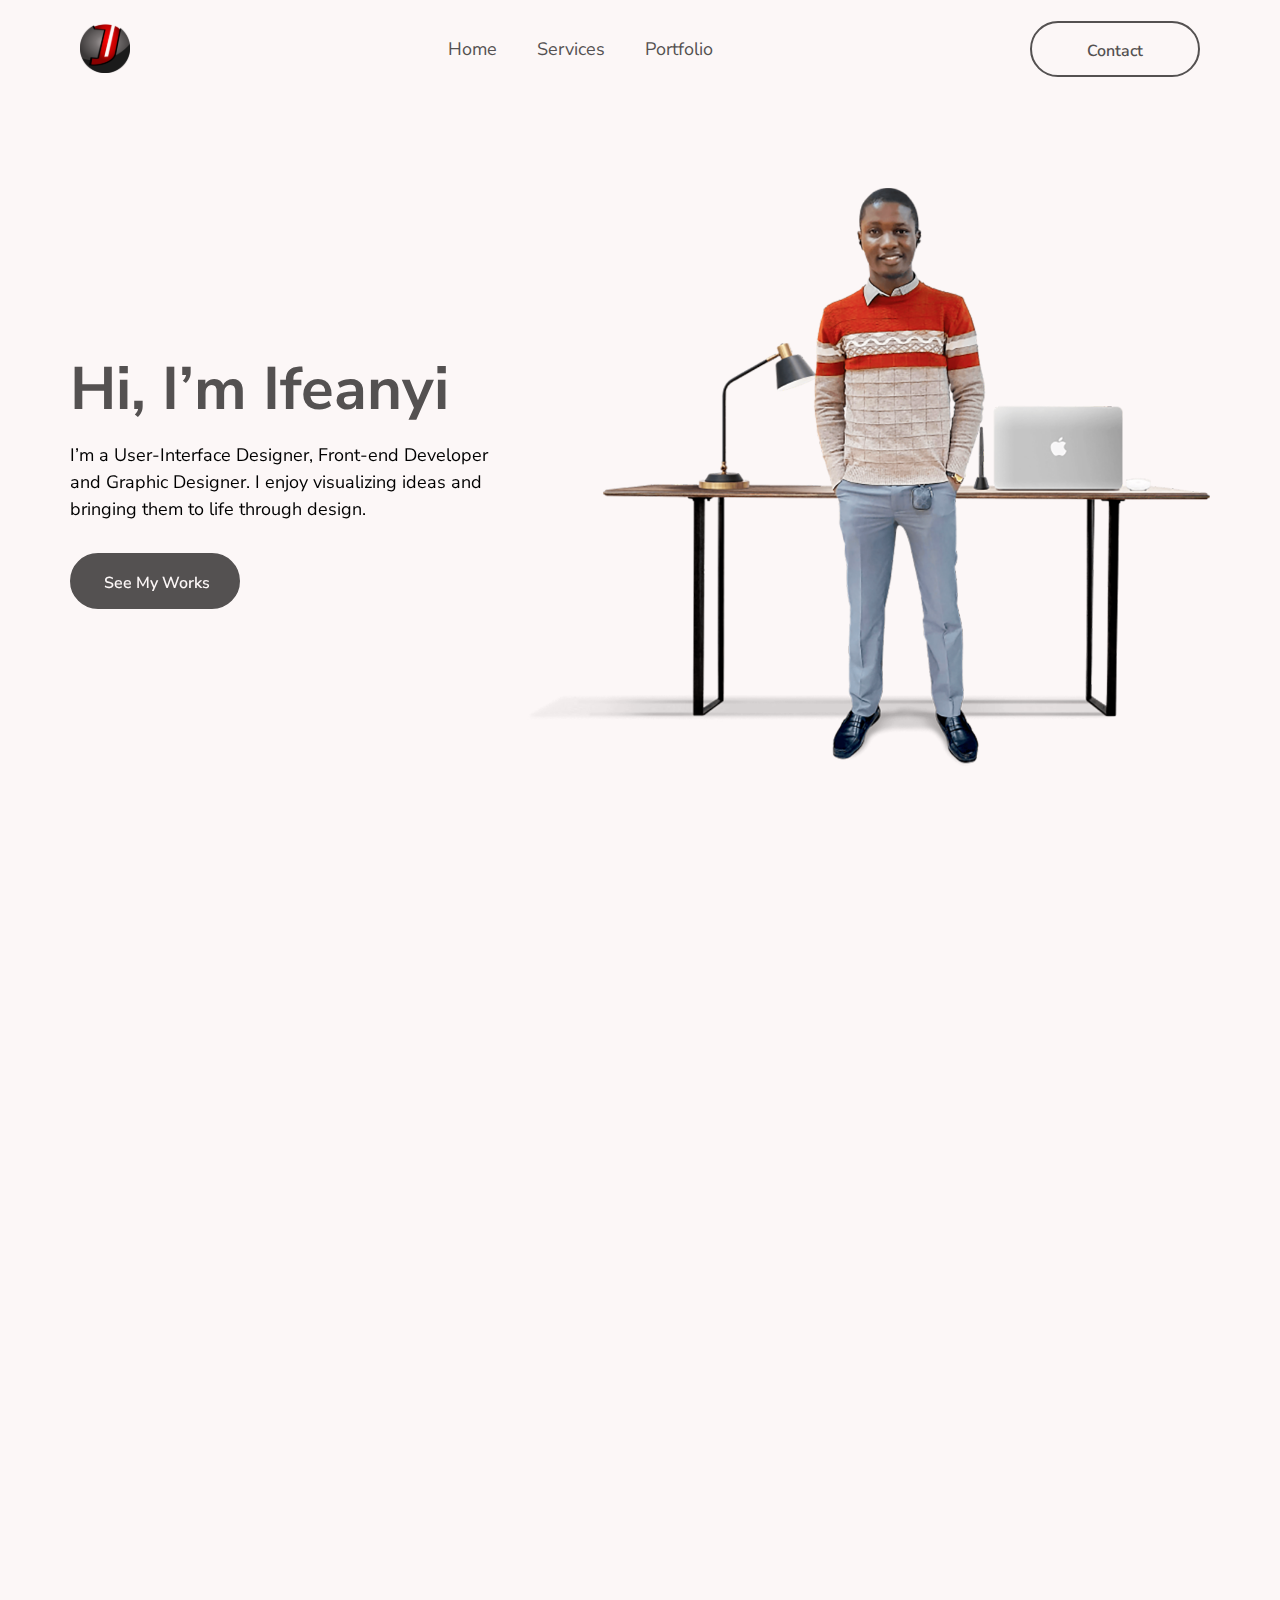
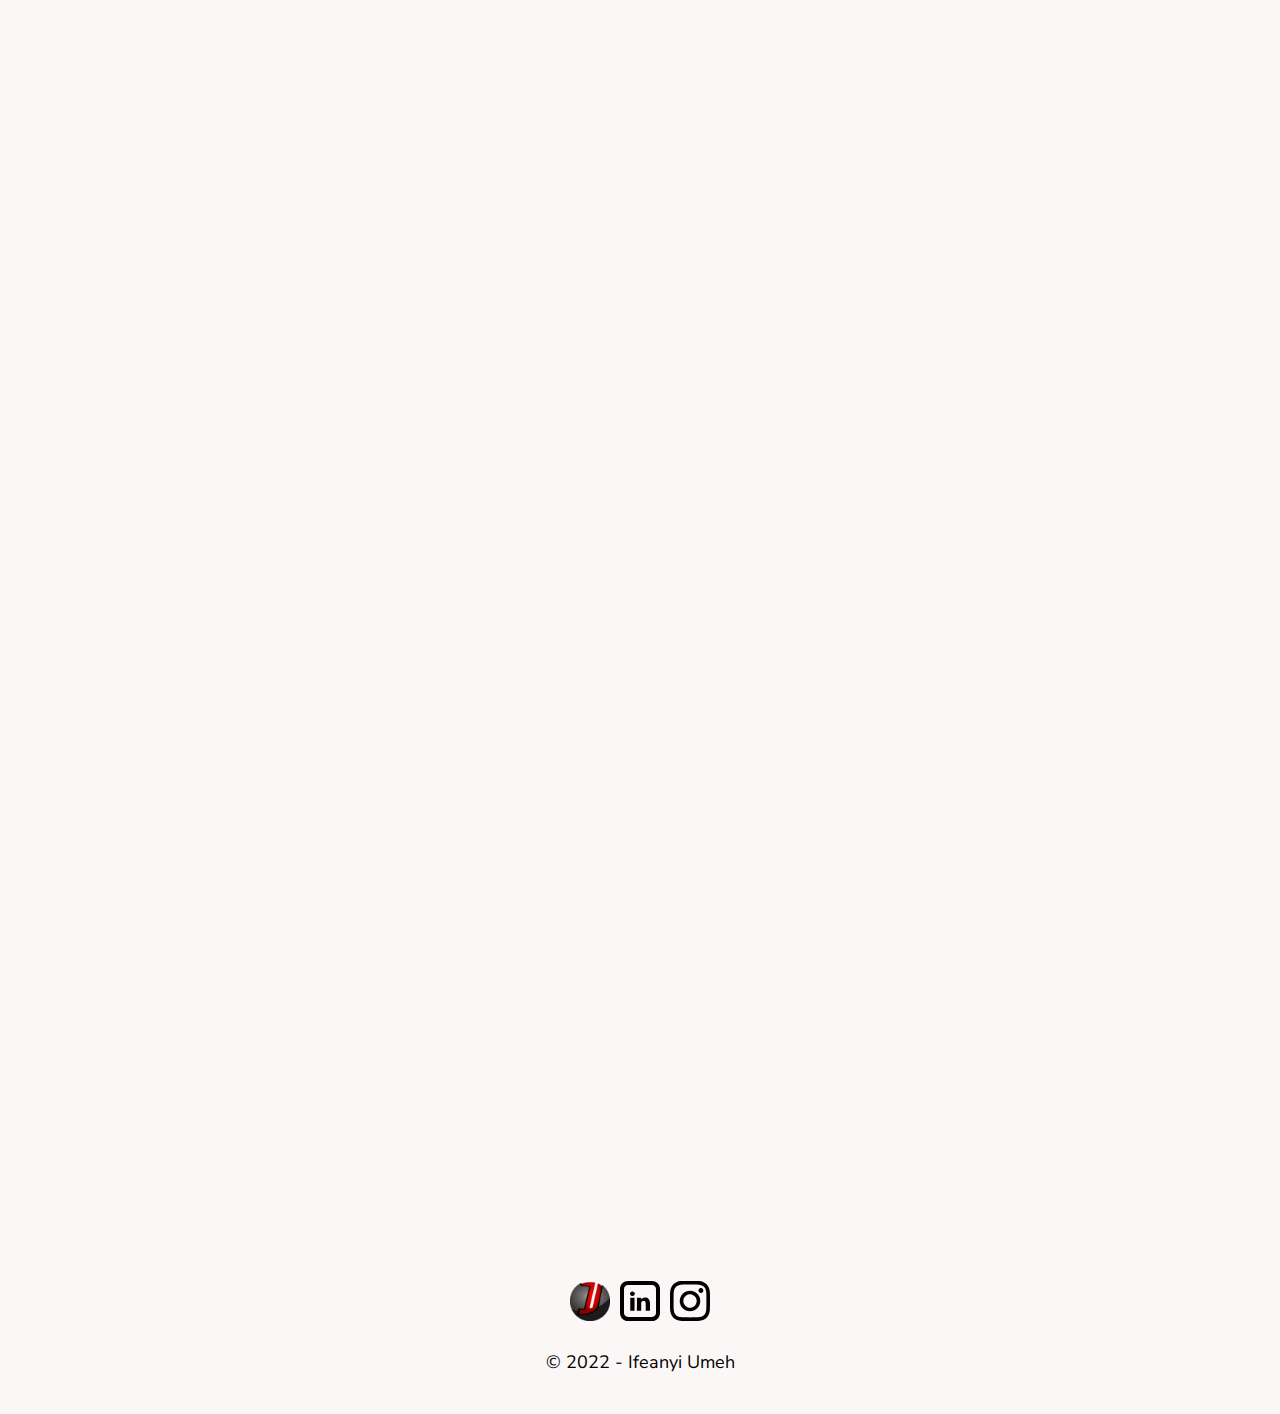
==== index.html @ 71966540 "complete site and parcel bundler." ====
<!DOCTYPE html>
<html lang="en">
<head>
  <meta charset="UTF-8">
  <meta http-equiv="X-UA-Compatible" content="IE=edge">
  <meta name="viewport" content="width=device-width, initial-scale=1.0">
  <meta
      name="description"
      content="I'm a Front-end Developer (HTML, CSS & Javascript) and UI designer skilled in the use of Figma with a strong experience in Graphic Design. I'm also proficient with the use of Webflow."
    />
    <meta
      property="og:title"
      content="Ifeanyi Umeh | Portfolio Website"
    />
    <meta
      property="og:description"
      content="I'm a Front-end Developer (HTML, CSS & Javascript) and UI designer skilled in the use of Figma with a strong experience in Graphic Design. I'm also proficient with the use of Webflow."
    />
    <meta property="og:type" content="website" />
    <meta property="og:image" content="" />
    <meta property="og:url" content="" />
  <title>Ifeanyi Umeh | Portfolio Website</title>
  <link rel="icon" href="images/Favicon-sm.svg" />
    <link rel="apple-touch-icon" sizes="72x72" href="images/Favicon-md.svg" />
    <link rel="apple-touch-icon" sizes="144x144" href="images/Favicon-lg.svg" />
  <link rel="preconnect" href="https://fonts.googleapis.com">
<link rel="preconnect" href="https://fonts.gstatic.com" crossorigin>
<link href="https://fonts.googleapis.com/css2?family=Nunito+Sans:ital,wght@0,400;0,600;0,700;1,400&display=swap" rel="stylesheet">
<link rel="stylesheet" href="css/styles.css" />
<link rel="stylesheet" href="https://unpkg.com/aos@next/dist/aos.css" />
</head>
<body>
 
  <!-- Nav section -->
<nav class="navbar" data-aos="fade-down" id="nav">
  <div class="container">
    <nav class="nav collapsible">
      <a class="nav__brand" href="/"><img src="images/joetech_png_logo_1.svg" alt="" /></a>
        <svg class="icon icon--toggler nav__toggler">
          <use xlink:href="images/sprite.svg#menu"></use>
        </svg>
      <ul class="list nav__list collapsible__content">
        <li class="nav__item"><a href="/">Home</a></li>
        <li class="nav__item"><a href="#services">Services</a></li>
        <li class="nav__item"><a href="#projects">Portfolio</a></li>
      </ul>
      <a href="contact.html" class="btn btn--outline nav__button">Contact</a>
    </nav>
  </div>
</nav>


<!-- Hero section -->

<section class="hero--block">
   <div class="container hero">
    <div class="hero__content" data-aos="zoom-in">
          <h1 class="hero__header">Hi, I’m Ifeanyi</h1>
          <p class="hero__tag">I’m a User-Interface Designer, Front-end Developer and Graphic Designer. I enjoy visualizing ideas and bringing them to life through design.</p>
          <div class="hero__buttons">
            <a href="#projects" class="btn btn--outline hero__button1">See My Works</a>
            <a href="/contact.html" class="btn btn--outline hero__button2">Contact</a>
          </div>
    </div>
    <div class="hero__image" data-aos="fade-left">
      <div class="hero__image__container">
        <img src="images/Me_table_standing@2x.png" class="hero__image1" alt="" srcset="images/Me_table_standing@2x.png">
      </div>
    </div>

   </div>
 </section>


 <!-- Services section -->

 <section class="services--block" id="services">
   <div class="container">
     <h2 class="services__heading" data-aos="fade-down">What I do</h2>
     <div class="services">
       <div class="services__UI services--card" data-aos="zoom-in">
            <svg class="icon icon--big">
              <use xlink:href="images/sprite.svg#UI-icon"></use>
            </svg>
            <h3 class="services__header">UI Design</h3>
            <div class="services__body">
              My clients get a product that has the ideal balance of outstanding user Interface and visual aesthetics, whether it's a website or a mobile app design.
       </div>
       </div>
       <div class="service__web services--card" data-aos="zoom-in">
          <svg class="icon icon--big">
            <use xlink:href="images/sprite.svg#coding-icon"></use>
          </svg>
          <h3 class="services__header">Web Development</h3>
          <div class="services__body">
            I am able to build a fully responsive website with clean, semantic code using HTML, CSS, Javascript and Webflow.
          </div>
       </div>
       <div class="service__graphix services--card" data-aos="zoom-in">
          <svg class="icon icon--big">
            <use xlink:href="images/sprite.svg#web-design icon"></use>
          </svg>
          <h3 class="services__header">Graphic Design</h3>
          <div class="services__body">
            With over 8 years of experience,
            I deliver classic graphic services that ranges from logos, flyer / banners, photo-editing, magazines etc. <span><a href="https://joetechsolutions.site123.me/" target="_blank" class="graphix-link">See some works.</a></span>
       </div>
     </div>
   </div>
   </div>

 </section>


<!-- Clients -->

<section class="clients--block">
  <div class="container">
    <div class="clients__heading" data-aos="fade-down">
      <h2>Clients</h2>
      <p class="clients__tag">"I had the opportunity to design for"</p>
    </div>
    <div class="clients__company" data-aos="flip-left">
      <img src="images/CS_MOVEMENT_LOGO.png" class="client1" alt="">
      <img src="images/LEAGAL_LOGO_2.png" class="client2" alt="">
      <img src="images/Drugstoc.png" class="client3" alt="">
      <img src="images/Kaeme_precision_logo.png" class="client4" alt="">
      <img src="images/Axis_property_Logo22.png" class="client5" alt="">
      <img src="images/ADDIE_LOGO_DESIGN.png" class="client6" alt="">
      <img src="images/IdRatio_logo.png" class="client7" alt="">
      <img src="images/Gold_land_logo.png" class="client8" alt="">
    </div>
  </div>
</section>

<!-- Projects -->

<section class="projects--block" id="projects">
  <div class="container">
    <h2 class="projects__heading" data-aos="fade-down">Recent Projects</h2>
    <div class="projects">

      <div class="card" data-aos="fade-right">
        <img class="card__image" src="images/circle@2x.png" alt="" srcset="images/circle@2x.png">
        <header class="card__header">Circle Studio</header>
        <div class="card__body">
         Web Development
        </div>
        <a href="project-circle.html" class="btn btn--outline">See Work</a>
      </div>
      
      <div class="card" data-aos="fade-left">
          <img class="card__image" src="images/Money@2x.png" alt="" srcset="images/Money@2x.png">
        <header class="card__header">Money App</header>
        <div class="card__body">
        User-Interface Design
        </div>
        <a href="project-money.html" class="btn btn--outline">See Work</a>
      </div>

      <div class="card" data-aos="fade-right">
          <img class="card__image" src="images/Dr_Project@2x.png" alt="" srcset="images/Dr_Project@2x.png">
        <header class="card__header">DR Landing Page</header>
        <div class="card__body">
          User-Interface Design
        </div>
        <a href="project-landing.html" class="btn btn--outline">See Work</a>
      </div>

      <div class="card" data-aos="fade-left">
          <img class="card__image" src="images/DesignPortfolio_Project.png" alt="" srcset="images/DesignPortfolio_Project.png">
        <header class="card__header">Design Portfolio</header>
        <div class="card__body">
          User-Interface Design
        </div>
        <a href="project-portfolio.html" class="btn btn--outline">See Work</a>
      </div>

      <div class="card" data-aos="fade-right">
          <img class="card__image" src="images/Nubank.png" alt="" srcset="images/Nubank.png">
        <header class="card__header">NuBank</header>
        <div class="card__body">
        User-Interface Design
        </div>
        <a href="project-nubank.html" class="btn btn--outline">See Work</a>
      </div>

      <div class="card" data-aos="fade-left">
          <img class="card__image" src="images/CsArt_Project@2x.png" alt="" srcset="images/CsArt_Project@2x.png">
        <header class="card__header">CS Art Exhibition</header>
        <div class="card__body">
        Flyer / Banner / Brochure
        </div>
        <a href="project-csart.html" class="btn btn--outline">See Work</a>
      </div>

      <div class="card" data-aos="fade-right">
          <img class="card__image" src="images/Addie_Project@2x.png" alt="" srcset="images/Addie_Project@2x.png">
        <header class="card__header">Addie Skincare</header>
        <div class="card__body">
        Product Branding
        </div>
        <a href="project-addie.html" class="btn btn--outline">See Work</a>
      </div>

      <div class="card" data-aos="fade-left">
          <img class="card__image" src="images/Cs_Project@2x.png" alt="" srcset="images/Cs_Project@2x.png">
        <header class="card__header">CS Foundation</header>
        <div class="card__body">
        Logo / Branding
        </div>
        <a href="project-csfound.html" class="btn btn--outline">See Work</a>
      </div>
    </div>
  </div>

</section>


 <!-- Reviews -->

 <section class="reviews--block">
  <div class="container">
    <h2 class="reviews__heading" data-aos="fade-down">Reviews</h2>
    <div class="reviews">

      <div class="testimonial review__okon" data-aos="zoom-in">
          <img src="images/okon@2x.png" class="testimonial__image" alt="A happy, smiling customer" />
        <p class="testimonial__body">
          " I got in contact with Ifeanyi U. for my design project and I was wowed with the results. From then on I have been hugely impressed with his professionalism and skills. His expertise is top-notched. I highly recommend him. "
        </p>
        <p class="testimonial__author">
          Idorenyin Okon
        </p>
        <p class="testimonial__company">
          Founder IdRatios | Accountant
        </p>
        <svg class="icon testimonial__rating">
          <use xlink:href="images/sprite.svg#star-rating"></use>
        </svg>
      </div>

      <div class="testimonial review__morayo" data-aos="zoom-in">
          <img src="images/morayo@2x.png" class="testimonial__image" alt="A happy, smiling customer" />
        <p class="testimonial__body">
          " I hired Ifeanyi to help in the branding of our startup skincare care company. He did an excellent job from Designing our logo to the product designs. He has a good attitude to work, patient with great customer relationship management skills. "
        </p>
        <p class="testimonial__author">
          Morayo Alarape
        </p>
        <p class="testimonial__company">
          Project Manager | SMC
        </p>
        <svg class="icon testimonial__rating">
          <use xlink:href="images/sprite.svg#star-rating"></use>
        </svg>
      </div>

      <div class="testimonial review__raymond" data-aos="zoom-in">
          <img src="images/raymond@2x.png" class="testimonial__image" alt="A happy, smiling customer" />
        <p class="testimonial__body">
          " Ifeanyi U. not only have the expertise, but he is also very thorough and patient. It feels good working with him and I will definitely bank on him for future projects. "
        </p>
        <p class="testimonial__author">
          Raymond Edesiri Oghene
        </p>
        <p class="testimonial__company">
          Digital Marketing Expert
        </p>
        <svg class="icon testimonial__rating">
          <use xlink:href="images/sprite.svg#star-rating"></use>
        </svg>
      </div>
    </div>
  </div>

</section>

<!-- Footer -->
<footer class="footer--block">
  <div class="container">

  <div class="footer">
    <div class="footer__images">
      <a class="footer__brand" href="/"><img src="images/joetech_png_logo_1.svg" alt="" srcset="images/joetech_png_logo_1.svg" /></a>

      <a href="https://www.linkedin.com/in/ifeanyi-umeh-0ba74497/" target="_blank">
        <svg class="icon footer__icon">
          <use xlink:href="images/sprite.svg#Linkedin"></use>
        </svg>
      </a>
      <a href="https://www.instagram.com/ifeanyi_j_umeh/" target="_blank">
        <svg class="icon footer__icon">
          <use xlink:href="images/sprite.svg#Instagram"></use>
        </svg>
      </a>

    </div>
    <p>© 2022 - Ifeanyi Umeh</p>
  </div>

  </div>
</footer>





  <script src="js/main.js"></script>
  <script src="https://unpkg.com/aos@next/dist/aos.js"></script>
  <script>
    AOS.init();
  </script>
</body>
</html>
---- css/styles.css ----
@import "./normalize.css";

:root {
  --color-primary: #545151;
  --color-primary-muted: #818181;
  --color-secondary: #b50001;
  --color-secondary-muted: #ff2b2c;
  --color-hover: #d2d2d2;
  --color-heading2: #ececec;
  --color-neutral: #fcf7f7;
  --border-radius: 30px;
}

*,
*::after,
*::before {
  box-sizing: border-box;
}

/* Typography */

::selection {
  background: var(--color-primary);
  color: var(--color-neutral);
}

html {
  font-size: 62.5%;
}

img {
  width: 100%;
}

body {
  font-family: Nunito Sans, Arial, Helvetica, sans-serif;
  font-size: 1.8rem;
  line-height: 1.5;
  background-color: var(--color-neutral);
}

h1,
h2,
h3 {
  color: var(--color-primary);
  margin-bottom: 1rem;
  line-height: 1.1;
  margin-top: 0;
}

h1 {
  font-size: 6rem;
  font-weight: 700;
}

h2 {
  font-size: 5rem;
  font-weight: 700;
}

h3 {
  font-size: 3rem;
  font-weight: 700;
  line-height: 1.3;
}

p {
  margin-top: 0;
}

@media screen and (max-width: 768px) {
  body {
    font-size: 1.8rem;
  }
  h1 {
    font-size: 6rem;
  }
  h2 {
    font-size: 5rem;
  }
  h3 {
    font-size: 2.4rem;
  }
}
@media screen and (max-width: 568px) {
  body {
    font-size: 1.8rem;
  }
  h1 {
    font-size: 6rem;
  }
  h2 {
    font-size: 5rem;
  }
  h3 {
    font-size: 3rem;
  }
}
@media screen and (max-width: 320px) {
  body {
    font-size: 1.6rem;
  }
  h1 {
    font-size: 4rem;
  }
  h2 {
    font-size: 4rem;
  }
  h3 {
    font-size: 2.4rem;
  }
}

/* Links */

a {
  text-decoration: none;
}

/* Lists */

.list {
  list-style: none;
  padding-left: 0;
}

.list--inline .list__item {
  display: inline-block;
  margin-right: 2rem;
}

/* Icons */

.icon {
  width: 20px;
  height: 20px;
}

.icon--small {
  width: 30px;
  height: 30px;
}

.icon--toggler {
  width: 35px;
  height: 35px;
}

.icon--big {
  width: 110px;
  height: auto;
}

.icon--primary {
  fill: var(--color-primary);
}

.icon--white {
  fill: var(--color-neutral);
}

.icon-container {
  background: #f3f9fa;
  width: 64px;
  height: 64px;
  border-radius: 100%;
  display: inline-flex;
  justify-content: center;
  align-items: center;
}

.icon-container--accent {
  background: var(--color-accent);
}

/* Buttons */

.btn {
  border-radius: 30px;
  border: 0;
  cursor: pointer;
  font-size: 1.6rem;
  font-weight: 600;
  margin: 0;
  outline: 0;
  padding: 1.6rem 3.2rem;
  text-align: center;
  white-space: nowrap;
  width: 170px;
  height: 56px;
}

.btn .icon {
  width: 2rem;
  height: 2rem;
  margin-right: 0;
  vertical-align: middle;
}

.btn--primary {
  background: var(--color-primary);
  color: var(--color-heading2);
  border: 2px solid var(--color-primary);
}

.btn--primary:hover {
  background: #383737;
  color: var(--color-heading2);
  font-weight: 700;
}

.btn--outline {
  background: var(--color-neutral);
  color: var(--color-primary);
  border: 2px solid var(--color-primary);
}

.btn--outline:hover {
  background: var(--color-neutral);
  color: var(--color-primary);
  border: 3px solid var(--color-primary);
  font-weight: 700;
}

.btn--stretched {
  background: var(--color-neutral);
  color: var(--color-primary);
  border: 2px solid var(--color-primary);
  padding: 1.6rem 3rem 1.6rem 2.1rem;
  width: 255px;
  height: 56px;
}

.btn--stretched:hover {
  background: var(--color-neutral);
  color: var(--color-primary);
  border: 2px solid var(--color-primary);
  padding: 1.6rem 3rem 1.6rem 2.1rem;
  border: 3px solid var(--color-primary);
  font-weight: 700;
  width: 255px;
  height: 56px;
}

@media screen and (max-width: 320px) {
  .btn--stretched {
    background: var(--color-neutral);
    color: var(--color-primary);
    border: 2px solid var(--color-primary);
    padding: 1.6rem 3rem 1.6rem 2.1rem;
    width: 220px;
    height: 56px;
  }

  .btn--stretched:hover {
    background: var(--color-neutral);
    color: var(--color-primary);
    border: 2px solid var(--color-primary);
    padding: 1.6rem 3rem 1.6rem 2.1rem;
    border: 3px solid var(--color-primary);
    font-weight: 700;
    width: 220px;
    height: 56px;
  }
}

/* Cards */

.card {
}

.card__image {
  width: 100%;
  margin-bottom: 10px;
}

.card__header {
  font-weight: 700;
  font-size: 24px;
  margin-bottom: 10px;
}

.card__body {
  font-size: 18px;
  margin-bottom: 30px;
}

@media screen and (min-width: 480px) and (max-width: 991px) {
  .card__image {
    margin-bottom: 10px;
  }

  .card__header {
    font-weight: 700;
    font-size: 20px;
    margin-bottom: 10px;
  }

  .card__body {
    font-size: 16px;
    margin-bottom: 30px;
  }
}

@media screen and (max-width: 600px) {
  .card {
    text-align: center;
  }

  .card__image {
    margin-bottom: 10px;
  }

  .card__header {
    font-weight: 700;
    font-size: 20px;
    margin-bottom: 10px;
  }

  .card__body {
    font-size: 16px;
    margin-bottom: 30px;
  }
}

/* Grids */

.grid {
  display: grid;
}

@media screen and (min-width: 768px) {
  .grid--1x2 {
    grid-template-columns: repeat(2, 1fr);
  }
}

@media screen and (min-width: 1024px) {
  .grid--1x3 {
    grid-template-columns: repeat(3, 1fr);
  }
}

/* Testimonials */

.testimonial {
  display: flex;
  flex-direction: column;
  align-items: center;
}

.testimonial__image {
  width: 108px;
  height: auto;
  text-align: center;
  margin-bottom: 30px;
}

.testimonial__body {
  font-size: 1.8rem;
  font-style: italic;
  width: 400px;
  height: auto;
  text-align: center;
}

.testimonial__author {
  font-size: 2rem;
  font-weight: 700;
}

.testimonial__company {
  font-size: 1.8rem;
  margin-bottom: 20px;
  font-weight: 700;
}

.testimonial__rating {
  width: 124px;
  height: 23px;
}

@media screen and (min-width: 768px) {
}

/* Collapsibles */

.collapsible__header {
  display: flex;
  justify-content: space-between;
}

.collapsible__heading {
  margin-top: 0;
  font-size: 3rem;
}

.collapsible__chevron {
  transform: rotate(-90deg);
  transition: transform 0.3s;
}

.collapsible__content {
  max-height: 0;
  overflow: hidden;
  opacity: 0;
  transition: all 0.3s;
}

.collapsible--expanded .collapsible__chevron {
  transform: rotate(0);
}

.collapsible--expanded .collapsible__content {
  max-height: 100%;
  opacity: 1;
}

/* Blocks */

.container {
  max-width: 1140px;
  margin: 0 auto;
}

/* Navigation Bar */

.navbar {
  margin-top: 0;
}

.nav {
  background: var(--color-neutral);
  display: flex;
  justify-content: space-between;
  flex-wrap: wrap;
  padding: 1rem;
  align-items: center;
}

.nav__list {
  width: 100%;
  margin: 0;
}

.nav__item {
  padding: 1.5rem 2rem;
  border-bottom: 1px solid rgb(214, 214, 214);
}

.nav__item:last-of-type {
  border-bottom: none;
}

.nav__item > a {
  font-size: 1.8rem;
  color: var(--color-primary);
  transition: all 0.3s;
}

.nav__item > a:hover {
  font-size: 1.8rem;
  color: black;
  font-weight: 600;
}

.nav__toggler {
  cursor: pointer;
  border: 1.8px solid var(--color-neutral);
  border-radius: 5px;
  padding: 2px;
  opacity: 0.5;
  transition: all 0.3s;
}

.nav.collapsible--expanded .nav__toggler {
  opacity: 1;
  border: 2px solid var(--color-primary-muted);
  border-radius: 5px;
  box-shadow: 0 0 3px var(--color-primary-muted);
}

.nav__brand {
  width: 50px;
  filter: grayscale(0%);
  transition: all 0.5s;
  transform: translateY(3px);
}
.nav__brand:hover {
  filter: grayscale(100%);
}

@media screen and (min-width: 768px) {
  .navbar {
    margin-top: 1rem;
  }


  .nav__toggler {
    display: none;
  }

  .nav__list {
    width: auto;
    display: flex;
    font-size: 1.6rem;
    max-height: 100%;
    opacity: 1;
  }
  .nav__item {
    border: 0;
  }
}

@media screen and (max-width: 768px) {
  .nav__button {
    display: none;
  }
}

/* Hero */
.hero--block {
  --padding-vertical: 10rem;
  padding: var(--padding-vertical) 2rem;
}

.hero {
  display: grid;
  grid-template-columns: 1fr 1.5fr;
}

.hero__header {
  margin-bottom: 2rem;
}

.hero__content {
  display: flex;
  flex-direction: column;
  justify-content: center;
}

.hero__tag {
  margin-bottom: 3rem;
  font-size: 1.8rem;
  max-width: 450px;
}

.hero__image {
  filter: grayscale(0%);
  transition: all 1s;
}

/* .hero__image:hover {
  filter: grayscale(100%);
} */

.hero__image1 {
  filter: grayscale(0%);
  transition: all 0.5s;
}

.hero__image1:hover {
  filter: grayscale(1000%);
}

.hero__buttons {
  display: flex;
}

.hero__button1 {
  margin-right: 15px;
  background-color: var(--color-primary);
  color: var(--color-neutral);
  border: 2px solid var(--color-primary);
  transition: all 0.3s;
}

.hero__button1:hover {
  margin-right: 15px;
  background-color: rgb(56, 56, 56);
  color: var(--color-neutral);
  font-weight: 500;
  border: 2px solid var(--color-primary);
  font-weight: 600;
}

@media screen and (min-width: 768px) {
  .hero__button2 {
    display: none;
  }
}

@media screen and (max-width: 900px) {
  .hero {
    display: grid;
    grid-template-columns: 1fr 1fr;
  }
}

@media screen and (max-width: 768px) {
  .hero {
    display: grid;
    grid-template-columns: 1fr;
    align-items: center;
  }
  .hero__content {
    display: flex;
    flex-direction: column;
    align-items: center;
    text-align: center;
  }

  .hero__image {
    margin-top: 50px;
  }

  .hero--block {
    --padding-vertical: 7rem;
    padding: var(--padding-vertical);
  }
}

/* Services */

.services--block {
  --padding-vertical: 10rem;
  padding: var(--padding-vertical) 2rem;
  /* background-color: #f1f1f1;
  clip-path: polygon(0% 0%, 100% 5%, 100% 100%, 0% 95%); */
}

.services {
  display: grid;
  grid-template-columns: 1fr 1fr 1fr;
  grid-gap: 50px;
}

.services__icon {
}

.services__heading {
  text-align: center;
  margin-bottom: 50px;
}

.services__body {
  max-width: 340px;
}

.services--card {
  display: flex;
  flex-direction: column;
}

.graphix-link {
  text-decoration: underline;
  color: var(--color-secondary);
}

@media screen and (max-width: 900px) {
  .services--block {
    --padding-vertical: 2rem;
    padding: var(--padding-vertical);
  }

  .services__heading {
    text-align: center;
    margin-bottom: 4rem;
  }

  .services__heading {
    text-align: center;
    margin-bottom: 20px;
  }
}

@media screen and (max-width: 768px) {
  .services {
    display: grid;
    grid-template-columns: 1fr;
    grid-gap: 50px;
    text-align: center;
  }
  .services--card {
    display: flex;
    flex-direction: column;
    align-items: center;
  }

  .services--block {
    --padding-vertical: 7rem;
    padding: var(--padding-vertical) 2rem;
  }

  .services__heading {
    text-align: center;
    margin-bottom: 20px;
  }
}

/* Clients */
.clients--block {
  --padding-vertical: 10rem;
  padding: var(--padding-vertical) 2rem;
}

.clients__heading {
  text-align: center;
  margin-bottom: 50px;
}

.clients__tag {
  font-weight: 700;
  color: var(--color-primary);
}

.clients__company {
  display: grid;
  grid-template-columns: 95px 80px 115px 170px 90px 140px 95px 70px;
  grid-gap: 20px;
  justify-content: center;
  align-items: center;
  border-top: 2px solid var(--color-primary-muted);
  border-bottom: 2px solid var(--color-primary-muted);
  padding: 70px 0;
}

.client1,
.client2,
.client3,
.client4,
.client5,
.client6,
.client7,
.client8 {
  filter: grayscale(100%);
  transition: all 0.4s;
}

.client1:hover,
.client2:hover,
.client3:hover,
.client4:hover,
.client5:hover,
.client6:hover,
.client7:hover,
.client8:hover {
  filter: grayscale(0%);
}

.client7 {
  max-width: 95px;
}

.client8 {
  max-width: 67px;
}

.clients__company {
  display: grid;
  grid-template-columns: 95px 80px 115px 170px 90px 140px 95px 70px;
  grid-gap: 20px;
  justify-content: center;
  align-items: center;
  border-top: 2px solid var(--color-primary-muted);
  border-bottom: 2px solid var(--color-primary-muted);
  padding: 70px 0;
}

@media screen and (max-width: 992px) {
  .clients__company {
    display: grid;
    grid-template-columns: 95px 80px 115px 170px 90px;
    grid-template-rows: 85px 67px;
    grid-gap: 70px 50px;

    justify-content: center;
    align-items: center;
    border-top: 2px solid var(--color-primary-muted);
    border-bottom: 2px solid var(--color-primary-muted);
    padding: 70px 0;
  }

  /* .client6{
      grid-area: 2 / 1 / 3 / 3 ;
      max-width: 136px;
      justify-self: center;
    }

    .client7{
      grid-area: 2 / 3 / 3 / 4 ;
      max-width: 95px;
      justify-self: center;
    }

    .client8{
      grid-area: 2 / 4 / 3 / 6 ;
      max-width: 67px;
      justify-self: center;
    }
     */
}

@media screen and (max-width: 800px) {
  .clients__company {
    display: grid;
    grid-template-columns: 95px 80px 115px 170px 90px;
    grid-template-rows: 85px 67px;
    grid-gap: 70px 20px;

    justify-content: center;
    align-items: center;
    border-top: 2px solid var(--color-primary-muted);
    border-bottom: 2px solid var(--color-primary-muted);
    padding: 70px 0;
  }
}

@media screen and (max-width: 768px) {
  .clients--block {
    --padding-vertical: 7rem;
    padding: var(--padding-vertical) 2rem;
  }

  .clients__company {
    display: grid;
    grid-template-columns: 150px 100px 100px;
    grid-template-rows: 1fr 1fr 1fr;
    grid-gap: 50px 50px;

    justify-content: center;
    align-items: center;
    border-top: 2px solid var(--color-primary-muted);
    border-bottom: 2px solid var(--color-primary-muted);
    padding: 70px 0;
  }

  .client1 {
    max-width: 95px;
  }
  .client2 {
    max-width: 81px;
  }
  .client4 {
    max-width: 169px;
  }
  .client5 {
    max-width: 93px;
  }
}

/* Projects */
.projects--block {
  --padding-vertical: 10rem;
  padding: var(--padding-vertical) 2rem;
}

.projects__heading {
  text-align: center;
  margin-bottom: 50px;
}

.projects {
  display: grid;
  grid-template-columns: 1fr 1fr;
  grid-template-rows: repeat(4, auto);
  grid-gap: 60px;
  padding: 0 40px;
}

@media screen and (max-width: 600px) {
  .projects {
    display: grid;
    grid-template-columns: 1fr;
    grid-template-rows: repeat(8, auto);
    grid-gap: 60px;
    padding: 0 40px;
  }
}

/* Reviews */

.reviews--block {
  --padding-vertical: 10rem;
  padding: var(--padding-vertical) 2rem;
  /* background-color: #f1f1f1;
  clip-path: polygon(0% 0%, 100% 5%, 100% 100%, 0% 95%); */
}

.reviews__heading {
  text-align: center;
  margin-bottom: 50px;
}

.reviews {
  display: grid;
  grid-template-columns: 1fr 1fr;
  grid-template-rows: repeat(2, auto);
  grid-gap: 100px;
}

.review__raymond {
  grid-area: 2 / 1 / 3 / 3;
}

@media screen and (max-width: 768px) {
  .reviews {
    display: grid;
    grid-template-columns: 1fr;
    grid-template-rows: repeat(3, auto);
    grid-gap: 100px;
  }

  .review__raymond {
    grid-area: 3 / 1 / 4 / 2;
  }
}

/* footer */

.footer--block {
  --padding-vertical: 10rem;
  padding: var(--padding-vertical) 2rem 2rem;
}

.footer {
  display: flex;
  flex-direction: column;
  align-items: center;
}

.footer__images {
  display: flex;
  justify-content: center;
  margin-bottom: 20px;
}

.footer__icon {
  width: 40px;
  height: 40px;
  margin-left: 10px;
}

.footer__brand {
  width: 40px;
  height: 40px;
  filter: grayscale(0%);
  transition: all 0.5s;
}

.footer__brand:hover {
  filter: grayscale(100%);
}

/* CONTACT PAGE */
.hero--block__contact {
  --padding-vertical: 100px;
  padding: var(--padding-vertical) 20px;
}

.hero__contact {
  display: grid;
  grid-template-columns: 1fr 1fr;
  grid-gap: 0px 80px;
}

.hero__header__contact {
  margin-bottom: 2rem;
}

.hero__content__contact {
  display: flex;
  flex-direction: column;
  justify-content: center;
}

.hero__tag__contact {
  margin-bottom: 3rem;
  font-size: 1.8rem;
  max-width: 450px;
}

.hero__image__contact {
  filter: grayscale(0%);
  transition: all 1s;
}

.hero__button__contact {
  margin-bottom: 5rem;
}

.hero__tag__contact2 {
  font-weight: 700;
  margin-right: 10px;
}
.hero__tag__contact3 {
  text-decoration: underline;
  color: var(--color-secondary);
}

.email__contact {
  display: flex;
}

@media screen and (max-width: 850px) {
  .hero__contact {
    display: grid;
    grid-template-columns: 1fr;
    grid-gap: 70px;
    align-items: center;
  }

  .hero__content__contact {
    display: flex;
    flex-direction: column;
    align-items: center;
    text-align: center;
  }
}
@media screen and (max-width: 800px) {
  .hero__tag__contact {
    margin-bottom: 3rem;
    font-size: 1.8rem;
    max-width: 450px;
    padding: 20px;
  }

  .hero--block__contact {
    --padding-vertical: 50px;
    padding: var(--padding-vertical) 2rem;
  }
}

/* Footer */

.footer--block__contact {
  padding: 70px 0 0 0;
}

.footer__contact {
  display: flex;
  flex-direction: column;
  align-items: center;
}

.footer__icon__contact {
  width: 40px;
  height: 40px;
  margin-left: 5px;
}

/* CIRCLE PROJECT PAGE */

.projects--block__circle {
  --padding-vertical: 10rem;
  padding: var(--padding-vertical) 2rem;
}

.project__titles {
  display: flex;
  justify-content: space-between;
  margin-bottom: 30px;
}

.project__software-link {
  display: flex;
}

.project__software {
  margin-right: 20px;
}

.project__title {
  text-decoration: underline;
  color: var(--color-secondary);
}

.projects--block__other {
  --padding-vertical: 10rem;
  padding: var(--padding-vertical) 2rem 0px 2rem;
}

@media screen and (max-width: 800px) {
  .projects--block__circle {
    --padding-vertical: 5rem;
    padding: var(--padding-vertical) 2rem;
  }

  .projects--block__other {
    --padding-vertical: 5rem;
    padding: var(--padding-vertical) 2rem 0px 2rem;
  }
}

@media screen and (max-width: 600px) {
  .project__titles {
    display: flex;
    flex-direction: column;
    justify-content: space-between;
    margin-bottom: 30px;
    align-items: center;
  }
}

/* Circle and money projects */
.circle-st {
  display: none;
  order: 8;
}

.money-ap {
  display: none;
  order: 7;
}

.landing-pg {
  order: 6;
}

.design-po {
  order: 5;
}

.nubank {
  order: 4;
}

.cs-art {
  order: 3;
}

.addie-sk {
  order: 2;
}

.cs-fd {
  order: 1;
}

/* Landing and Portfolio projects */
.circle-st1 {
  order: 8;
}

.money-ap1 {
  order: 7;
}

.landing-pg1 {
  order: 6;
  display: none;
}

.design-po1 {
  order: 5;
  display: none;
}

.nubank1 {
  order: 4;
}

.cs-art1 {
  order: 3;
}

.addie-sk1 {
  order: 2;
}

.cs-fd1 {
  order: 1;
}

/* Nubank and CS Art */
.circle-st2 {
  order: 8;
}

.money-ap2 {
  order: 7;
}

.landing-pg2 {
  order: 6;
}

.design-po2 {
  order: 5;
}

.nubank2 {
  order: 4;
  display: none;
}

.cs-art2 {
  order: 3;
  display: none;
}

.addie-sk2 {
  order: 2;
}

.cs-fd2 {
  order: 1;
}

/* Addie skincare and CS foundation */
.circle-st3 {
  order: 8;
}

.money-ap3 {
  order: 7;
}

.landing-pg3 {
  order: 6;
}

.design-po3 {
  order: 5;
}

.nubank3 {
  order: 4;
}

.cs-art3 {
  order: 3;
}

.addie-sk3 {
  order: 2;
  display: none;
}

.cs-fd3 {
  order: 1;
  display: none;
}
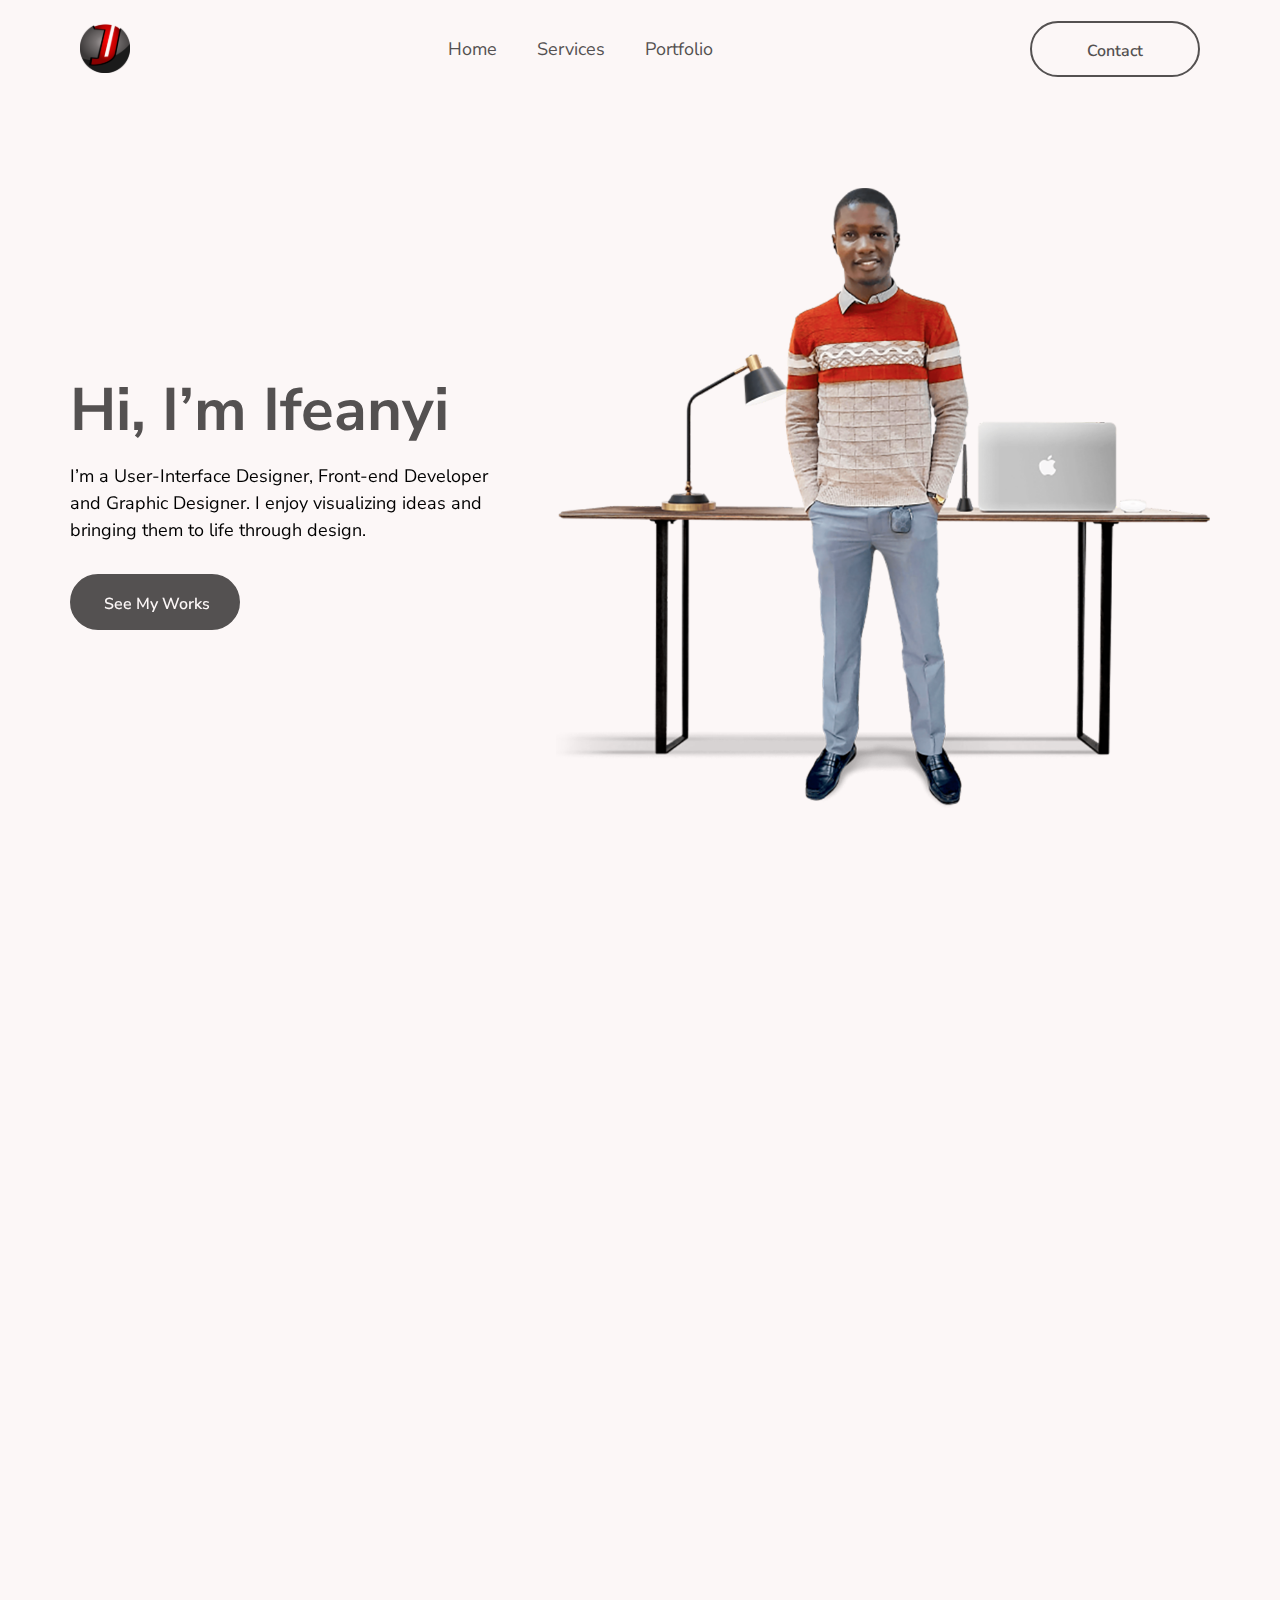
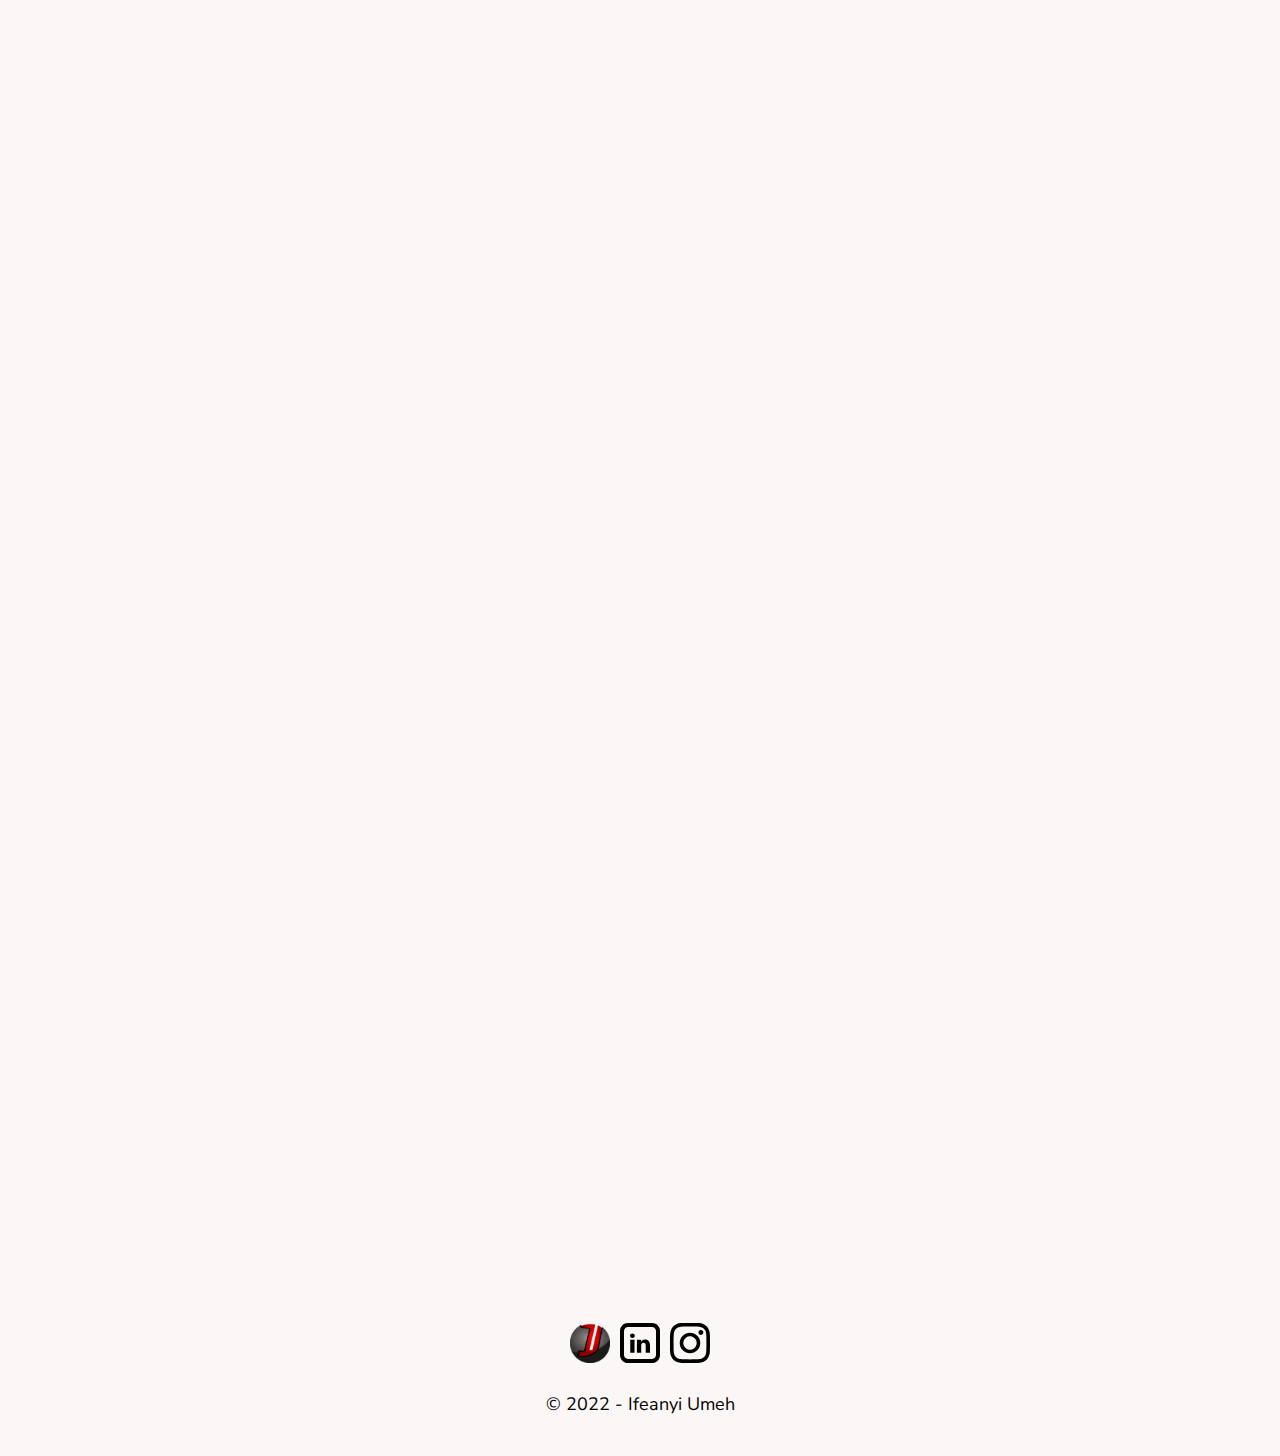
==== commit d2bcf1f0: "added hero image@3x." ====
--- a/index.html
+++ b/index.html
@@ -17,8 +17,8 @@
       content="I'm a Front-end Developer (HTML, CSS & Javascript) and UI designer skilled in the use of Figma with a strong experience in Graphic Design. I'm also proficient with the use of Webflow."
     />
     <meta property="og:type" content="website" />
-    <meta property="og:image" content="" />
-    <meta property="og:url" content="" />
+    <meta property="og:image" content="https://ifeanyiumeh.com/images/Profile_pix.png" />
+    <meta property="og:url" content="https://ifeanyiumeh.com" />
   <title>Ifeanyi Umeh | Portfolio Website</title>
   <link rel="icon" href="images/Favicon-sm.svg" />
     <link rel="apple-touch-icon" sizes="72x72" href="images/Favicon-md.svg" />
@@ -64,7 +64,7 @@
     </div>
     <div class="hero__image" data-aos="fade-left">
       <div class="hero__image__container">
-        <img src="images/Me_table_standing@2x.png" class="hero__image1" alt="" srcset="images/Me_table_standing@2x.png">
+        <img src="images/Me_table_standing@3x.png" class="hero__image1" alt="" srcset="images/Me_table_standing@3x.png">
       </div>
     </div>
 
@@ -93,7 +93,7 @@
           </svg>
           <h3 class="services__header">Web Development</h3>
           <div class="services__body">
-            I am able to build a fully responsive website with clean, semantic code using HTML, CSS, Javascript and Webflow.
+            I am able to build a fully responsive website with clean, semantic code using HTML, CSS and Javascript.
           </div>
        </div>
        <div class="service__graphix services--card" data-aos="zoom-in">
--- a/css/styles.css
+++ b/css/styles.css
@@ -372,7 +372,7 @@
 .testimonial__company {
   font-size: 1.8rem;
   margin-bottom: 20px;
-  font-weight: 700;
+  font-weight: 400;
 }
 
 .testimonial__rating {
@@ -380,7 +380,45 @@
   height: 23px;
 }
 
-@media screen and (min-width: 768px) {
+@media screen and (max-width: 479px) {
+  .testimonial__body {
+    font-size: 1.6rem;
+    font-style: italic;
+    width: 229px;
+    height: auto;
+    text-align: center;
+  }
+
+  .testimonial__author {
+    font-size: 1.6rem;
+    font-weight: 700;
+  }
+
+  .testimonial__company {
+    font-size: 1.6rem;
+    margin-bottom: 20px;
+    font-weight: 400;
+  }
+}
+@media screen and (max-width: 240px) {
+  .testimonial__body {
+    font-size: 1.6rem;
+    font-style: italic;
+    width: 229px;
+    height: auto;
+    text-align: center;
+  }
+
+  .testimonial__author {
+    font-size: 1.6rem;
+    font-weight: 400;
+  }
+
+  .testimonial__company {
+    font-size: 1.6rem;
+    margin-bottom: 20px;
+    font-weight: 400;
+  }
 }
 
 /* Collapsibles */
@@ -495,7 +533,6 @@
     margin-top: 1rem;
   }
 
-
   .nav__toggler {
     display: none;
   }
@@ -518,6 +555,15 @@
   }
 }
 
+@media screen and (max-width: 500px) {
+  .nav__brand {
+    width: 35px;
+    filter: grayscale(0%);
+    transition: all 0.5s;
+    transform: translateY(3px);
+  }
+}
+
 /* Hero */
 .hero--block {
   --padding-vertical: 10rem;
@@ -527,10 +573,12 @@
 .hero {
   display: grid;
   grid-template-columns: 1fr 1.5fr;
+  grid-gap: 30px 50px;
 }
 
 .hero__header {
   margin-bottom: 2rem;
+  font-size: 60px;
 }
 
 .hero__content {
@@ -545,14 +593,9 @@
   max-width: 450px;
 }
 
-.hero__image {
-  filter: grayscale(0%);
-  transition: all 1s;
-}
-
-/* .hero__image:hover {
-  filter: grayscale(100%);
-} */
+.hero__image__container {
+  width: 100%;
+}
 
 .hero__image1 {
   filter: grayscale(0%);
@@ -560,7 +603,7 @@
 }
 
 .hero__image1:hover {
-  filter: grayscale(1000%);
+  filter: grayscale(100%);
 }
 
 .hero__buttons {
@@ -617,6 +660,54 @@
   .hero--block {
     --padding-vertical: 7rem;
     padding: var(--padding-vertical);
+  }
+}
+
+@media screen and (max-width: 479px) {
+  .hero--block {
+    --padding-vertical: 7rem;
+    padding: var(--padding-vertical) 0 00;
+  }
+
+  .hero__tag {
+    margin-bottom: 3rem;
+    font-size: 1.8rem;
+    width: 250px;
+  }
+
+  .hero__buttons {
+    display: flex;
+    flex-direction: column;
+  }
+
+  .hero__button1 {
+    margin-bottom: 10px;
+  }
+
+  .hero__image__container {
+    width: 100%;
+    margin: 0 auto;
+  }
+
+  .hero__image1 {
+    width: 100%;
+    padding: 0 5px;
+  }
+
+  .hero__button1 {
+    margin-right: 0px;
+  }
+
+  .hero__content {
+    padding: 0 5px;
+  }
+}
+
+@media screen and (max-width: 283px) {
+  .hero__tag {
+    margin-bottom: 3rem;
+    font-size: 1.8rem;
+    max-width: 200px;
   }
 }
 
@@ -849,6 +940,20 @@
   }
 }
 
+@media screen and (max-width: 497px) {
+  .clients__company {
+    display: grid;
+    grid-template-columns: 1fr 1fr 1fr;
+    grid-template-rows: auto auto;
+    grid-gap: 16px 20px;
+
+    justify-content: center;
+    align-items: center;
+    border-top: 2px solid var(--color-primary-muted);
+    border-bottom: 2px solid var(--color-primary-muted);
+  }
+}
+
 /* Projects */
 .projects--block {
   --padding-vertical: 10rem;
@@ -965,7 +1070,7 @@
 }
 
 .hero__header__contact {
-  margin-bottom: 2rem;
+  margin-bottom: 20px;
 }
 
 .hero__content__contact {
@@ -982,7 +1087,10 @@
 
 .hero__image__contact {
   filter: grayscale(0%);
-  transition: all 1s;
+  transition: all 0.5s;
+}
+.hero__image__contact:hover {
+  filter: grayscale(100%);
 }
 
 .hero__button__contact {
@@ -1028,6 +1136,13 @@
   .hero--block__contact {
     --padding-vertical: 50px;
     padding: var(--padding-vertical) 2rem;
+  }
+}
+
+@media screen and (max-width: 479px) {
+  .email__contact {
+    display: flex;
+    flex-direction: column;
   }
 }
 
@@ -1102,6 +1217,18 @@
   }
 }
 
+@media screen and (max-width: 392px) {
+  .project__software-link {
+    display: flex;
+    flex-direction: column;
+    align-items: center;
+  }
+
+  .project__software {
+    margin-right: 0px;
+  }
+}
+
 /* Circle and money projects */
 .circle-st {
   display: none;
